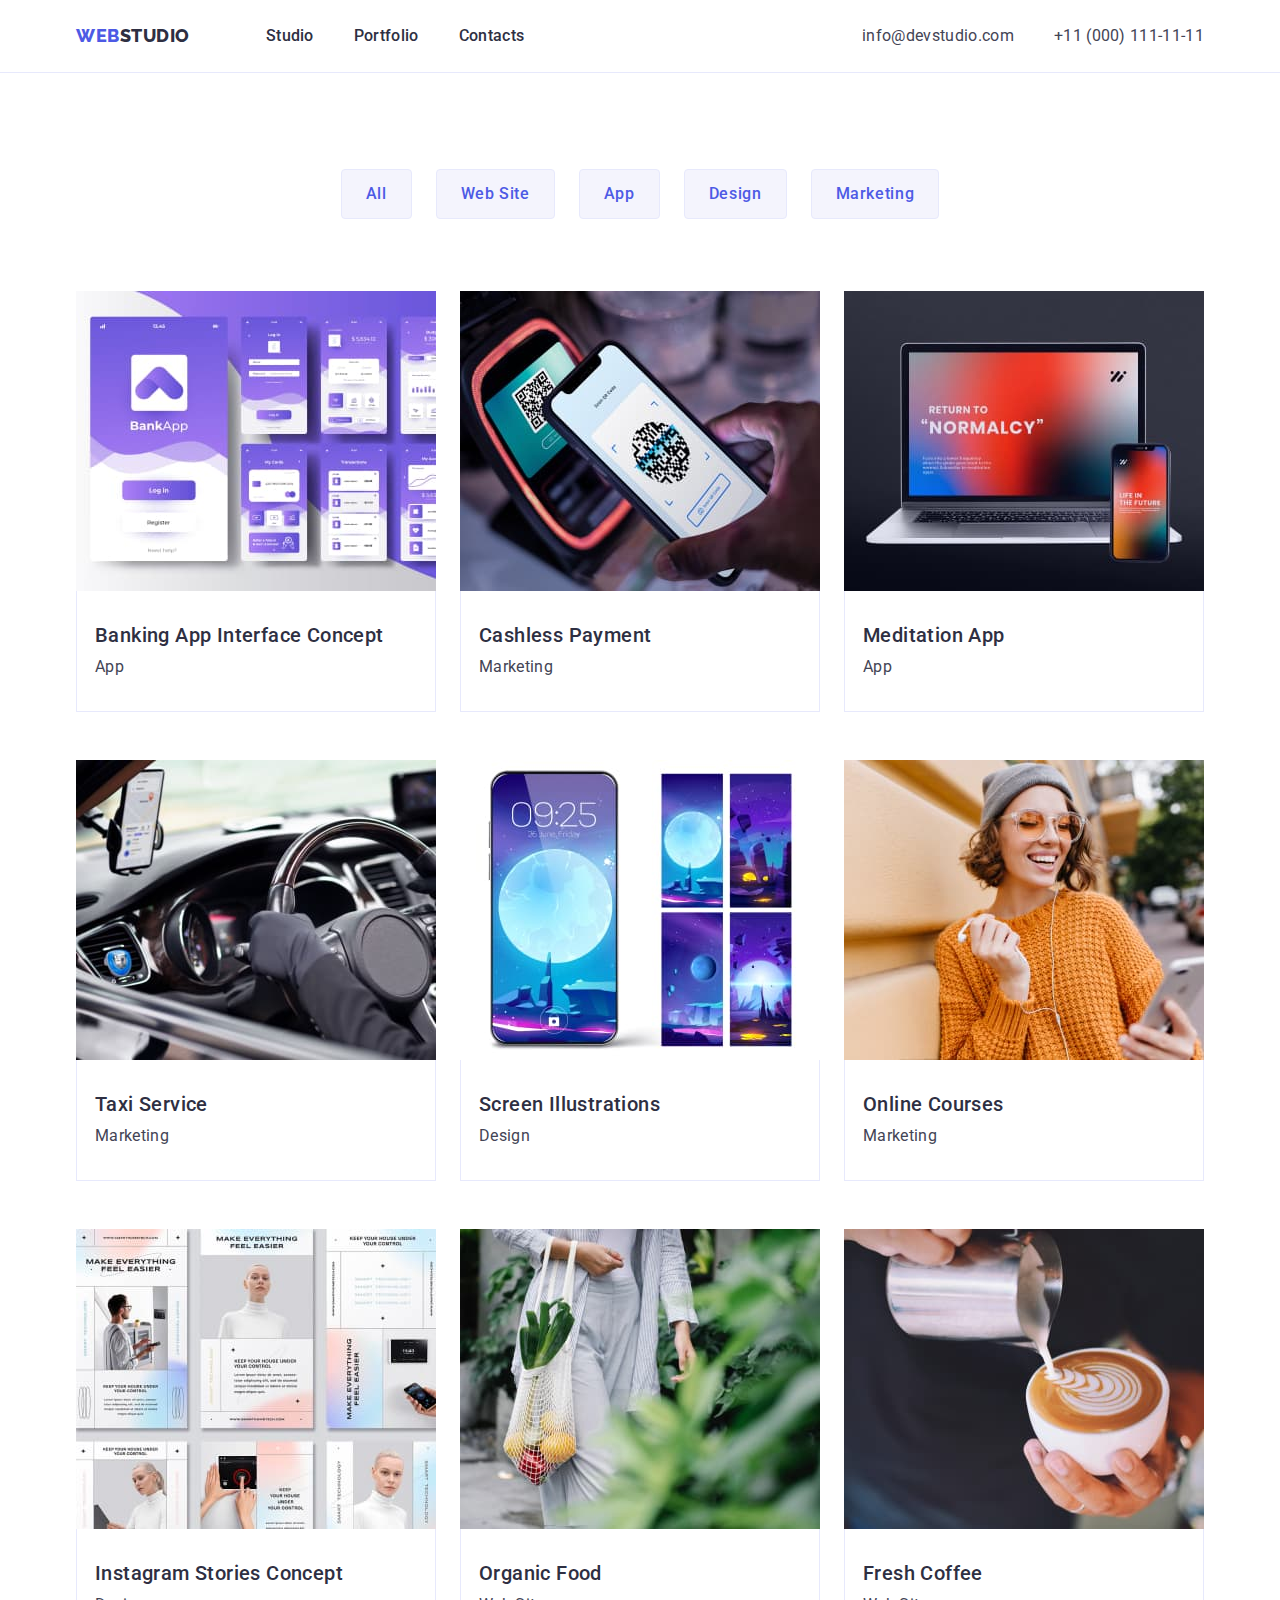
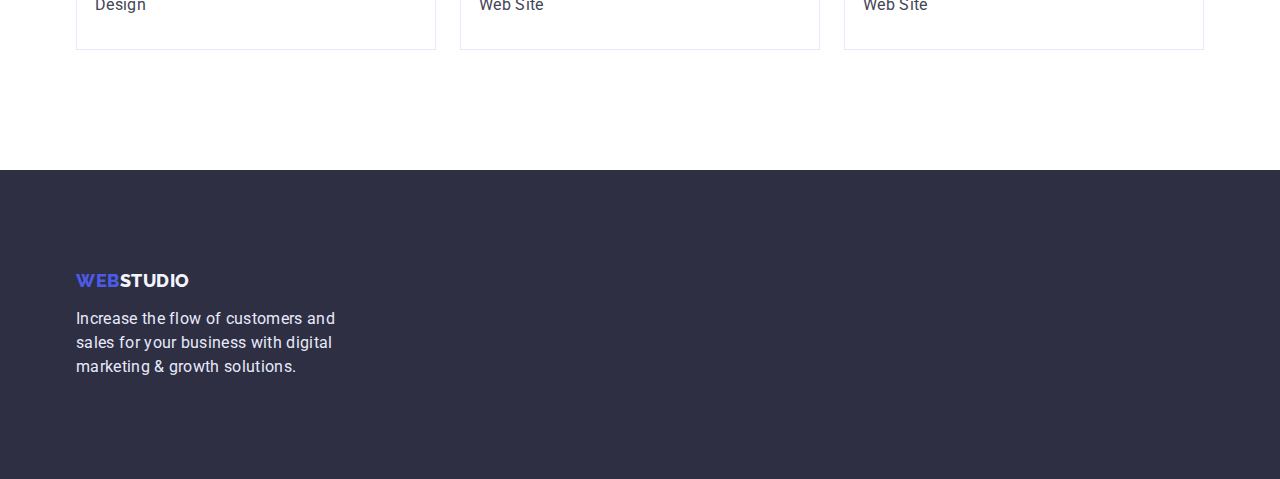
==== portfolio.html @ a930c5ce "home-work-three" ====
<!DOCTYPE html>
<html lang="en">
  <head>
    <meta charset="UTF-8" />
    <meta http-equiv="X-UA-Compatible" content="IE=edge" />
    <meta name="viewport" content="width=device-width, initial-scale=1.0" />
    <link rel="preconnect" href="https://fonts.googleapis.com" />
    <link rel="preconnect" href="https://fonts.gstatic.com" crossorigin />
    <link
      href="https://fonts.googleapis.com/css2?family=Raleway:wght@800&family=Roboto:wght@400;500;700;900&display=swap"
      rel="stylesheet"
    />
    <link
      rel="stylesheet"
      href="https://cdn.jsdelivr.net/npm/modern-normalize@1.1.0/modern-normalize.min.css"
    />
    <link rel="stylesheet" href="./css/styles.css" />
    <title>Document</title>
  </head>
  <body>
    <header class="header">
      <div class="header-content coteiner">
        <nav class="nav">
          <a href="./index.html" class="logo link"
            >Web<span class="logo-bleck">Studio</span></a
          >
          <ul class="header-nav list">
            <li class="header-item">
              <a class="header-link link" href="./index.html">Studio</a>
            </li>
            <li class="header-item">
              <a class="header-link link" href="./portfolio.html">Portfolio</a>
            </li>
            <li class="header-item">
              <a class="header-link link" href="">Contacts</a>
            </li>
          </ul>
        </nav>
        <address class="address">
          <ul class="address-header list">
            <li class="contacts">
              <a
                href="mailto:info@devstudio.com"
                target="_blank"
                rel="noopener noreferrer"
                class="contacts-address link"
                >info@devstudio.com</a
              >
            </li>
            <li class="contacts">
              <a class="contacts-address link" href="tel:+110001111111"
                >+11 (000) 111-11-11</a
              >
            </li>
          </ul>
        </address>
      </div>
    </header>
    <main>
      <section class="portfolio coteiner">
        <h1 hidden>Our works</h1>
        <ul class="filtr list">
          <li class="filtr-li">
            <button class="filtr-btn" type="button">All</button>
          </li>
          <li class="filtr-li">
            <button class="filtr-btn" type="button">Web Site</button>
          </li>
          <li class="filtr-li">
            <button class="filtr-btn" type="button">App</button>
          </li>
          <li class="filtr-li">
            <button class="filtr-btn" type="button">Design</button>
          </li>
          <li class="filtr-li">
            <button class="filtr-btn" type="button">Marketing</button>
          </li>
        </ul>
        <ul class="works list">
          <li class="works-li">
            <a href="" class="works-link link">
              <img
                src="./images/our-works/banking-app-interface-concept.jpg"
                alt="Banking App"
                width="360"
                height="300"
                class="works-img"
              />
              <div class="works-content">
                <h2 class="works-title">Banking App Interface Concept</h2>
                <p class="works-text">App</p>
              </div>
            </a>
          </li>

          <li class="works-li">
            <a href="" class="works-link link">
              <img
                src="./images/our-works/cashless-payment.jpg"
                alt="Cashless Payment"
                width="360"
                height="300"
                class="works-img"
              />
              <div class="works-content">
                <h2 class="works-title">Cashless Payment</h2>
                <p class="works-text">Marketing</p>
              </div>
            </a>
          </li>

          <li class="works-li">
            <a href="" class="works-link link">
              <img
                src="./images/our-works/meditaion-app.jpg"
                alt="Meditaion App"
                width="360"
                height="300"
                class="works-img"
              />
              <div class="works-content">
                <h2 class="works-title">Meditation App</h2>
                <p class="works-text">App</p>
              </div>
            </a>
          </li>

          <li class="works-li">
            <a href="" class="works-link link">
              <img
                src="./images/our-works/taxi-service.jpg"
                alt="Taxi Service"
                width="360"
                height="300"
                class="works-img"
              />
              <div class="works-content">
                <h2 class="works-title">Taxi Service</h2>
                <p class="works-text">Marketing</p>
              </div>
            </a>
          </li>
          <li class="works-li">
            <a href="" class="works-link link">
              <img
                src="./images/our-works/screen-illustrations.jpg"
                alt="Screen
              Illustration"
                width="360"
                height="300"
                class="works-img"
              />
              <div class="works-content">
                <h2 class="works-title">Screen Illustrations</h2>
                <p class="works-text">Design</p>
              </div>
            </a>
          </li>

          <li class="works-li">
            <a href="" class="works-link link">
              <img
                src="./images/our-works/online-courses.jpg"
                alt="Online
              Courses"
                width="360"
                height="300"
                class="works-img"
              />
              <div class="works-content">
                <h2 class="works-title">Online Courses</h2>
                <p class="works-text">Marketing</p>
              </div>
            </a>
          </li>

          <li class="works-li">
            <a href="" class="works-link link">
              <img
                src="./images/our-works/instagram-stories-concept.jpg"
                alt="Instagram Stories Concept"
                width="360"
                height="300"
                class="works-img"
              />
              <div class="works-content">
                <h2 class="works-title">Instagram Stories Concept</h2>
                <p class="works-text">Design</p>
              </div>
            </a>
          </li>

          <li class="works-li">
            <a href="" class="works-link link">
              <img
                src="./images/our-works/organic-food.jpg"
                alt="Organic Food"
                width="360"
                height="300"
                class="works-img"
              />
              <div class="works-content">
                <h2 class="works-title">Organic Food</h2>
                <p class="works-text">Web Site</p>
              </div>
            </a>
          </li>

          <li class="works-li">
            <a href="" class="works-link link">
              <img
                src="./images/our-works/fresh-coffee.jpg"
                alt="Fresh Coffee"
                width="360"
                height="300"
                class="works-img"
              />
              <div class="works-content">
                <h2 class="works-title">Fresh Coffee</h2>
                <p class="works-text">Web Site</p>
              </div>
            </a>
          </li>
        </ul>
      </section>
    </main>
    <footer class="footer">
      <div class="coteiner footer-section">
        <a href="./index.html" class="logo link"
          >Web<span class="logo-white">Studio</span></a
        >
        <p class="footer-text">
          Increase the flow of customers and sales for your business with
          digital marketing &#38; growth solutions.
        </p>
      </div>
    </footer>
  </body>
</html>
---- css/styles.css ----
:root {
  --primiory-text-color: #434455;
  --secondary-text-color: #2e2f42;

  --blue-text-color: #4d5ae5;
  --grey-cornflower: #f4f4fd;
  --push-btn-portfolio: #404bbf;
  --color-white-fff: #ffffff;
  --color-hero-bckg: #2e2f42;
  --color-foot-text: #e7e9fc;
  --border-bottom: #e7e9fc;
}

h1,
h2,
h3,
h4,
p {
  margin-top: 0;
  margin-bottom: 0;
}
ul {
  margin-top: 0;
  margin-bottom: 0;
  padding-left: 0;
}
img {
  display: block;
}
button {
  cursor: pointer;
}

body {
  font-family: "Roboto", sans-serif;
  color: var(--primiory-text-color);
  background-color: var(--color-white-fff);
}

.coteiner {
  width: 1128px;
  margin: 0 auto;
  padding: 0 15px;
}

.section {
  padding: 120px 0;
}
.list {
  list-style: none;
}
.link {
  text-decoration: none;
}
/* спрятать заголовок */
.hidden {
  position: absolute;
  white-space: nowrap;
  width: 1px;
  height: 1px;
  overflow: hidden;
  border: 0;
  padding: 0;
  clip: rect(0 0 0 0);
  clip-path: inset(50%);
  margin: -1px;
}

/*///////////// logo /////////////*/

.logo {
  font-family: "Raleway", sans-serif;
  font-weight: 800;
  font-size: 18px;
  line-height: 1.17;
  letter-spacing: 0.03em;
  text-transform: uppercase;
  color: var(--blue-text-color);
}

.logo-bleck {
  color: var(--secondary-text-color);
}
.logo-white {
  color: var(--grey-cornflower);
}

/*----------- header------------ */
.header {
  border-bottom: 1px solid var(--border-bottom);
}

.header-content {
  display: flex;
  align-items: center;
  padding: 24px 0;
}
.nav {
  display: flex;
  align-items: center;
}
.nav > .logo {
  margin-right: 76px;
}

.header-nav {
  display: flex;
  align-items: center;
}

.header-item:not(:last-child) {
  margin-right: 40px;
}

.header-link {
  font-weight: 500;
  font-size: 16px;
  line-height: 1.5;
  letter-spacing: 0.02em;
  color: var(--secondary-text-color);
}

.header-link:focus,
.header-link:hover {
  color: var(--push-btn-portfolio);
}
.address {
  font-style: normal;

  margin-left: auto;
}

.address-header {
  display: flex;
  align-items: center;
}

.contacts:not(:last-child) {
  margin-right: 40px;
}

.contacts-address {
  font-size: 16px;
  line-height: 1.5;
  letter-spacing: 0.02em;
  color: var(--primiory-text-color);
}
.contacts-address:hover,
.contacts-address:focus {
  color: var(--push-btn-portfolio);
}

/*---------------- hero ---------------*/
.hero {
  background-color: var(--color-hero-bckg);
}
.hero-class {
  text-align: center;
  padding: 188px 0;
}

.hero-title {
  max-width: 496px;
  margin: 0 auto 48px auto;

  font-size: 56px;
  line-height: 1.07;
  letter-spacing: 0.02em;
  color: var(--color-white-fff);
}

.hero-btn {
  padding: 16px 32px;

  font-family: inherit;
  font-weight: 500;
  font-size: 16px;
  line-height: 1.5;
  letter-spacing: 0.04em;
  color: var(--color-white-fff);
  background-color: var(--blue-text-color);
  border-radius: 4px;
}
.hero-btn:hover,
.hero-btn:focus {
  background-color: var(--push-btn-portfolio);
}

/* ----------properties---------- */
.properties {
  padding-top: 120px;
}

.properties-ul {
  display: flex;
}

.properties-list:not(:last-child) {
  margin-right: 24px;
}

.properties-title {
  margin-bottom: 8px;

  font-weight: 500;
  font-size: 20px;
  line-height: 1.2;
  letter-spacing: 0.02em;
  color: var(--secondary-text-color);
}
.properties-text {
  font-size: 16px;
  line-height: 1.5;
  letter-spacing: 0.02em;
}

.properties-title {
  font-weight: 500;
  font-size: 20px;
  line-height: 1.2;
  letter-spacing: 0.02em;
}

/* ------------What are we doing ------------*/

.content-title {
  margin-bottom: 72px;

  font-size: 36px;
  line-height: 1.11;
  text-align: center;
  letter-spacing: 0.02em;
  text-transform: capitalize;
  color: var(--secondary-text-color);
}
.content-ul {
  display: flex;
}
.content-list:not(:last-child) {
  margin-left: 24px;
}

/*------------ team --------------*/
.team {
  background-color: var(--grey-cornflower);
}
.team-title {
  margin-bottom: 72px;

  font-size: 36px;
  line-height: 1.11;
  text-align: center;
  letter-spacing: 0.02em;
  text-transform: capitalize;
  color: var(--secondary-text-color);
}

.team-ul {
  display: flex;
}

.team-names {
  font-weight: 500;
  font-size: 20px;
  line-height: 1.2;
  letter-spacing: 0.02em;
  color: var(--secondary-text-color);
}

.team-profession {
  font-size: 16px;
  line-height: 1.5;
  letter-spacing: 0.02em;
}
.team-list {
  margin-right: 24px;
  padding-bottom: 32px;
  border-radius: 0px 0px 4px 4px;

  text-align: center;
  background-color: var(--color-white-fff);
}

.team-img {
  margin-bottom: 32px;
}

.team-names {
  margin-bottom: 8px;
}

/*----------------- portfolio---------------- */

.portfolio {
  padding: 96px 0 120px 0;
}

.filtr {
  display: flex;
  justify-content: center;
  margin-bottom: 72px;
}

.filtr-li:not(:last-child) {
  margin-right: 24px;
}

.filtr-btn {
  padding: 12px 24px;
  border: 1px solid #e7e9fc;
  border-radius: 4px;

  font-family: inherit;
  font-weight: 500;
  font-size: 16px;
  line-height: 1.5;
  letter-spacing: 0.04em;
  color: var(--blue-text-color);
  background-color: var(--grey-cornflower);
}

.filtr-btn:hover,
.filtr-btn:focus {
  color: var(--color-white-fff);
  background-color: var(--push-btn-portfolio);
}

.works {
  display: flex;
  flex-wrap: wrap;
}

.works-link {
  height: 500px;
}

.works-li:not(:nth-child(3n)) {
  margin-right: 24px;
}

.works-li:not(:nth-last-child(-n + 3)) {
  margin-bottom: 48px;
}

.works-content {
  padding: 32px 0 32px 18px;
  border-left: 1px solid var(--border-bottom);
  border-right: 1px solid var(--border-bottom);
  border-bottom: 1px solid var(--border-bottom);
}

.works-title {
  margin-bottom: 8px;

  font-weight: 500;
  font-size: 20px;
  line-height: 1.2;
  letter-spacing: 0.02em;
  color: var(--secondary-text-color);
}
.works-text {
  font-size: 16px;
  line-height: 1.5;
  letter-spacing: 0.02em;
  color: var(--primiory-text-color);
}

/*------------- footer -----------------*/

.footer {
  background-color: var(--color-hero-bckg);
}

.footer-section {
  padding: 100px 0;
}

.footer-text {
  max-width: 264px;
  margin-top: 16px;

  font-size: 16px;
  line-height: 1.5;
  letter-spacing: 0.02em;
  color: var(--color-foot-text);
}
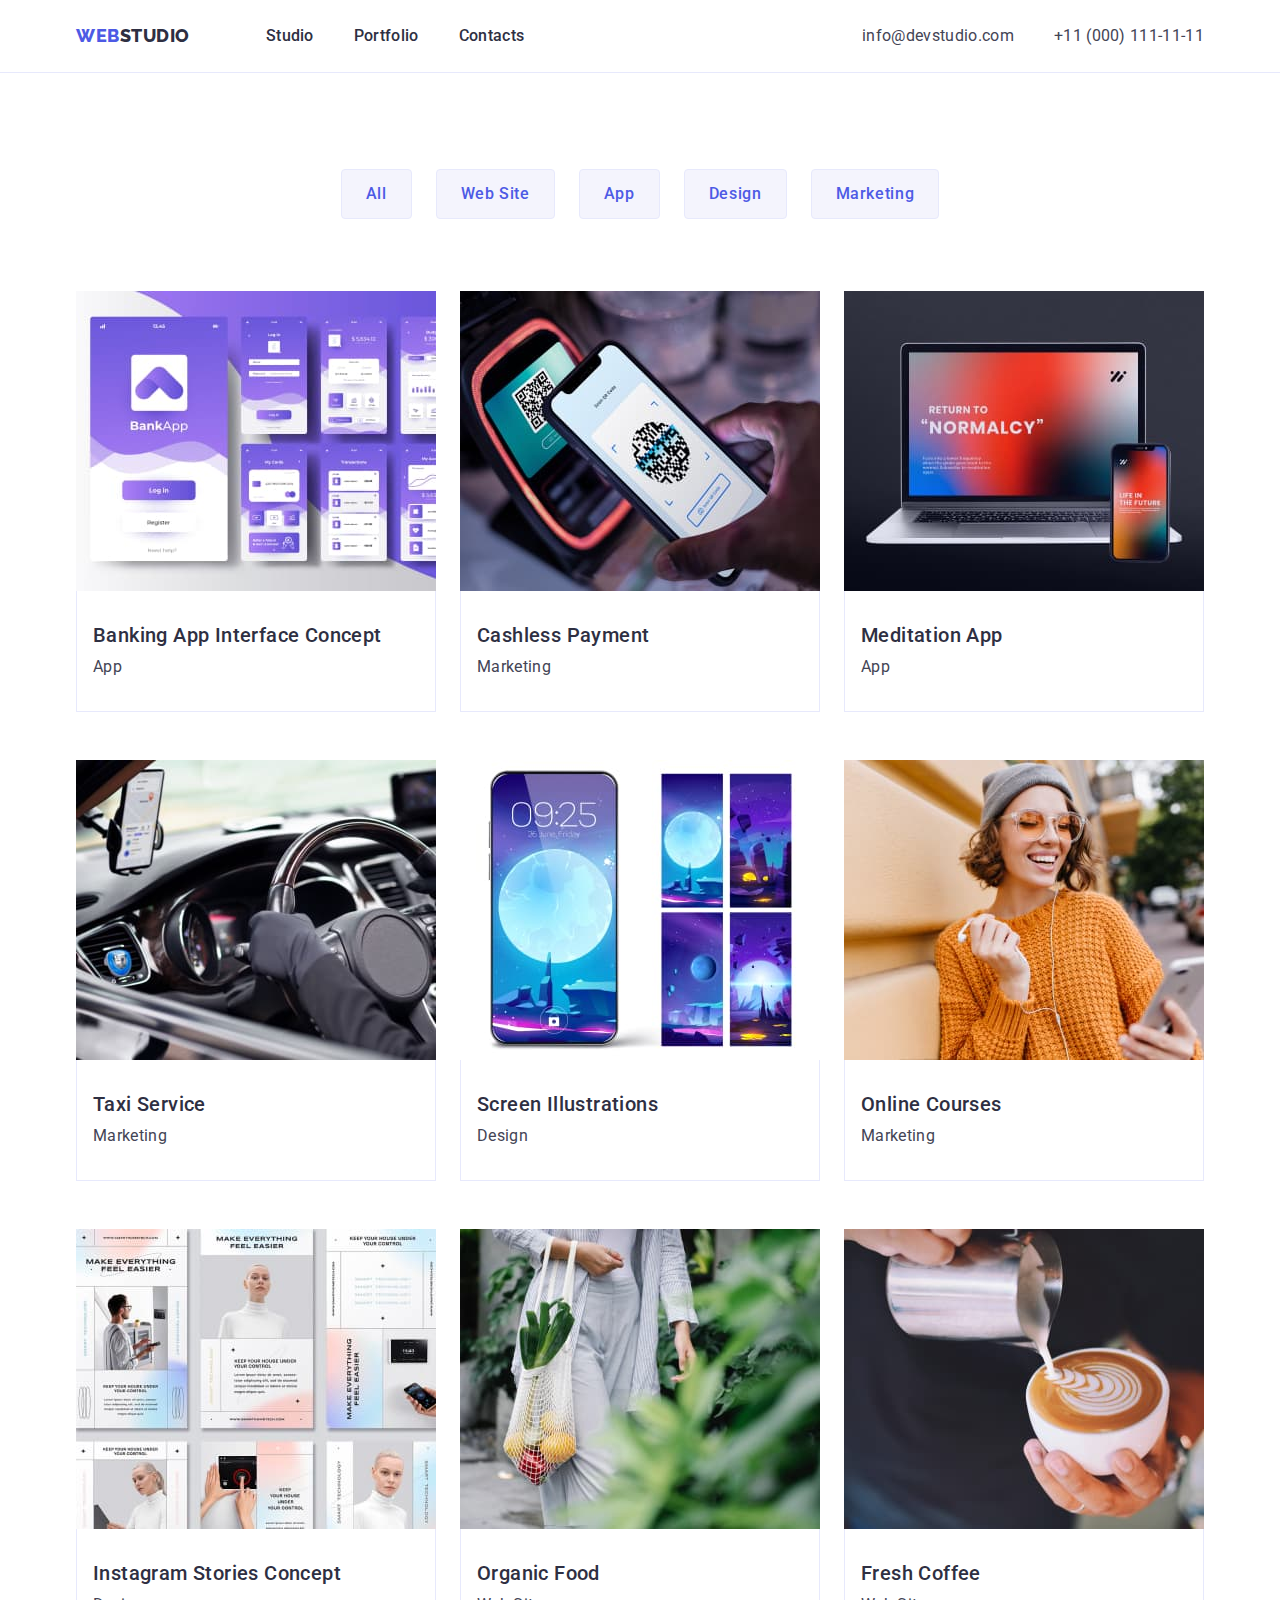
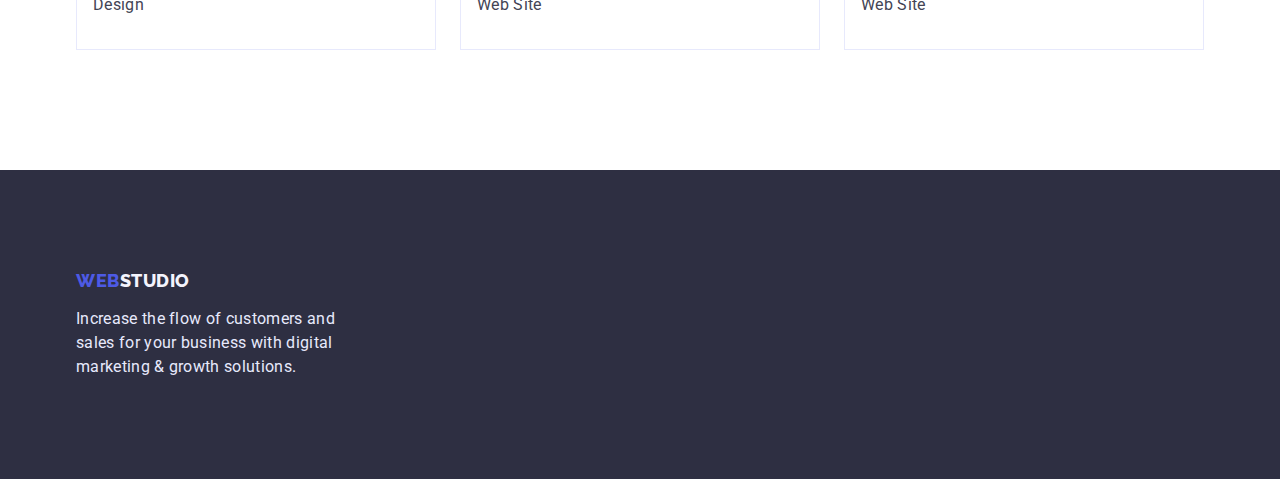
==== commit 40f66c3c: "remake" ====
--- a/portfolio.html
+++ b/portfolio.html
@@ -57,7 +57,8 @@
       </div>
     </header>
     <main>
-      <section class="portfolio coteiner">
+      <section class="portfolio ">
+        <div class="coteiner">
         <h1 hidden>Our works</h1>
         <ul class="filtr list">
           <li class="filtr-li">
@@ -223,9 +224,11 @@
           </li>
         </ul>
       </section>
+    </div>
+
     </main>
     <footer class="footer">
-      <div class="coteiner footer-section">
+      <div class="coteiner">
         <a href="./index.html" class="logo link"
           >Web<span class="logo-white">Studio</span></a
         >
--- a/css/styles.css
+++ b/css/styles.css
@@ -26,6 +26,8 @@
 }
 img {
   display: block;
+  max-width: 100%;
+  height: auto;
 }
 button {
   cursor: pointer;
@@ -38,7 +40,7 @@
 }
 
 .coteiner {
-  width: 1128px;
+  width: 1158px;
   margin: 0 auto;
   padding: 0 15px;
 }
@@ -69,6 +71,8 @@
 /*///////////// logo /////////////*/
 
 .logo {
+  padding: 24px 0;
+
   font-family: "Raleway", sans-serif;
   font-weight: 800;
   font-size: 18px;
@@ -93,7 +97,6 @@
 .header-content {
   display: flex;
   align-items: center;
-  padding: 24px 0;
 }
 .nav {
   display: flex;
@@ -113,6 +116,9 @@
 }
 
 .header-link {
+  display: block;
+  padding: 24px 0;
+
   font-weight: 500;
   font-size: 16px;
   line-height: 1.5;
@@ -135,6 +141,10 @@
   align-items: center;
 }
 
+.contacts {
+  padding: 24px 0;
+}
+
 .contacts:not(:last-child) {
   margin-right: 40px;
 }
@@ -152,11 +162,12 @@
 
 /*---------------- hero ---------------*/
 .hero {
+  padding: 188px 0;
+
   background-color: var(--color-hero-bckg);
 }
 .hero-class {
   text-align: center;
-  padding: 188px 0;
 }
 
 .hero-title {
@@ -180,6 +191,7 @@
   color: var(--color-white-fff);
   background-color: var(--blue-text-color);
   border-radius: 4px;
+  border: none;
 }
 .hero-btn:hover,
 .hero-btn:focus {
@@ -193,10 +205,11 @@
 
 .properties-ul {
   display: flex;
-}
-
-.properties-list:not(:last-child) {
-  margin-right: 24px;
+  gap: 24px;
+}
+
+.properties-list {
+  width: calc((100%-72px) / 4);
 }
 
 .properties-title {
@@ -222,6 +235,10 @@
 }
 
 /* ------------What are we doing ------------*/
+
+.content {
+  padding-bottom: 120px;
+}
 
 .content-title {
   margin-bottom: 72px;
@@ -235,9 +252,7 @@
 }
 .content-ul {
   display: flex;
-}
-.content-list:not(:last-child) {
-  margin-left: 24px;
+  gap: 24px;
 }
 
 /*------------ team --------------*/
@@ -267,28 +282,35 @@
   color: var(--secondary-text-color);
 }
 
-.team-profession {
-  font-size: 16px;
-  line-height: 1.5;
-  letter-spacing: 0.02em;
+.team-ul {
+  gap: 24px;
 }
 .team-list {
-  margin-right: 24px;
-  padding-bottom: 32px;
+  width: calc((100%-72px) / 4);
+  /* margin-right: 24px; */
+  /* padding-bottom: 32px; */
   border-radius: 0px 0px 4px 4px;
 
   text-align: center;
   background-color: var(--color-white-fff);
 }
 
-.team-img {
+.team-desc {
+  padding: 32px 16px;
+}
+
+/* .team-img {
   margin-bottom: 32px;
-}
+} */
 
 .team-names {
   margin-bottom: 8px;
 }
-
+.team-profession {
+  font-size: 16px;
+  line-height: 1.5;
+  letter-spacing: 0.02em;
+}
 /*----------------- portfolio---------------- */
 
 .portfolio {
@@ -323,27 +345,29 @@
 .filtr-btn:focus {
   color: var(--color-white-fff);
   background-color: var(--push-btn-portfolio);
+  background-color: transparent;
 }
 
 .works {
   display: flex;
   flex-wrap: wrap;
-}
+  gap: 48px 24px;
+}
+
+/* .works-li:not(:nth-child(3n)) {
+  margin-right: 24px;
+}
+
+.works-li:not(:nth-last-child(-n + 3)) {
+  margin-bottom: 48px;
+} */
 
 .works-link {
   height: 500px;
 }
 
-.works-li:not(:nth-child(3n)) {
-  margin-right: 24px;
-}
-
-.works-li:not(:nth-last-child(-n + 3)) {
-  margin-bottom: 48px;
-}
-
 .works-content {
-  padding: 32px 0 32px 18px;
+  padding: 32px 16px;
   border-left: 1px solid var(--border-bottom);
   border-right: 1px solid var(--border-bottom);
   border-bottom: 1px solid var(--border-bottom);
@@ -368,12 +392,14 @@
 /*------------- footer -----------------*/
 
 .footer {
+  padding: 100px 0;
+
   background-color: var(--color-hero-bckg);
 }
 
-.footer-section {
+/* .footer-section {
   padding: 100px 0;
-}
+} */
 
 .footer-text {
   max-width: 264px;
